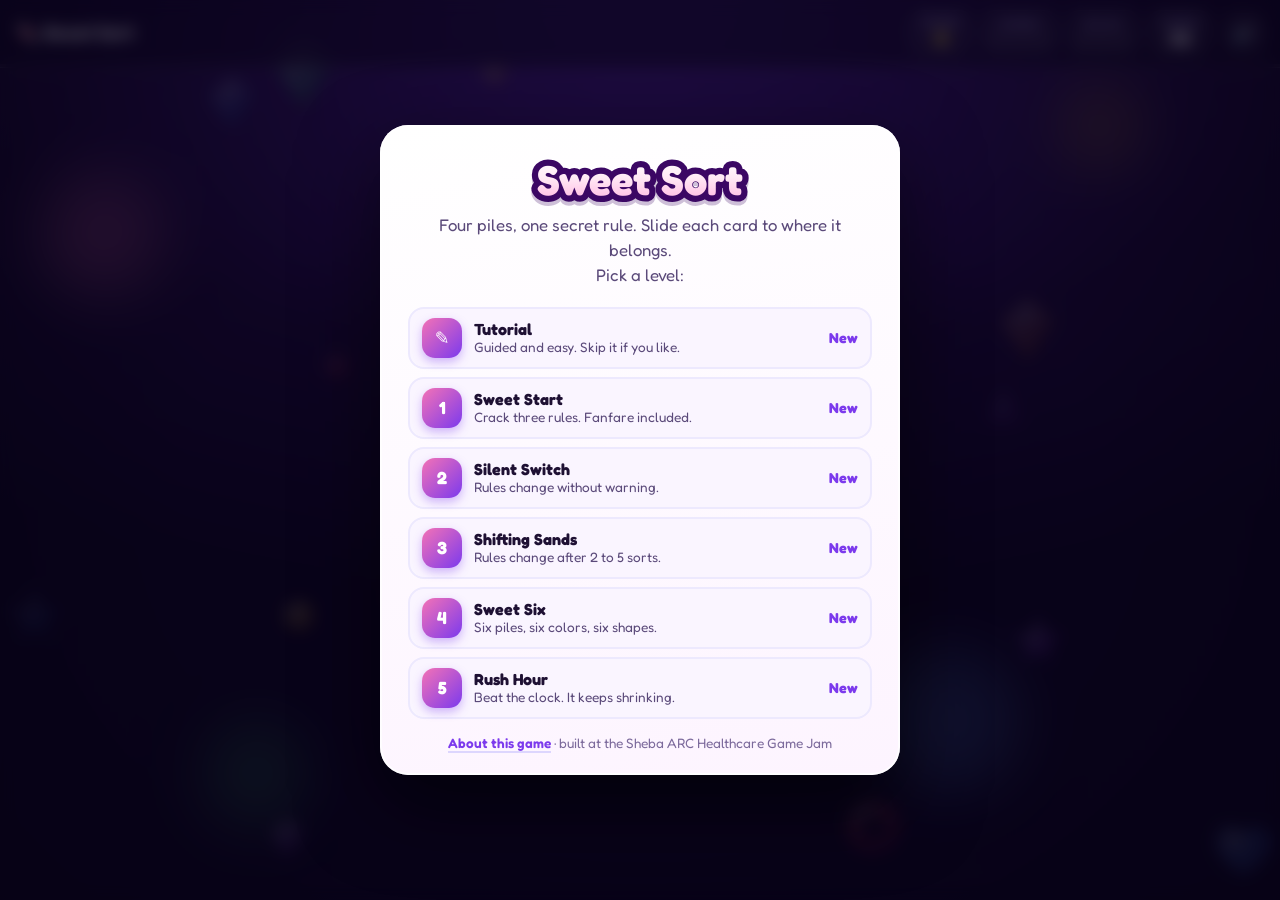
==== index.html @ efe81ba6 "Serve Sweet Sort at the root and Card Sorter at /dealer /candy/ and /candy/about.html redirect to th" ====
<!doctype html>
<html lang="en">
<head>
  <meta charset="utf-8">
  <meta name="viewport" content="width=device-width, initial-scale=1, viewport-fit=cover">
  <title>Sweet Sort</title>
  <meta name="description" content="A candy-flavored take on the Wisconsin Card Sorting Test. Slide the sweets to the right pile.">
  <link rel="preconnect" href="https://fonts.googleapis.com">
  <link rel="preconnect" href="https://fonts.gstatic.com" crossorigin>
  <link href="https://fonts.googleapis.com/css2?family=Fredoka:wght@400;500;600;700&display=swap" rel="stylesheet">
  <link rel="stylesheet" href="style.css?v=10">
</head>
<body>
<div class="app">
  <div class="bg-candies" id="bg-candies" aria-hidden="true"></div>

  <header class="hud">
    <div class="brand"><button class="brand__home" id="home-btn" title="Back to levels">🍬 Sweet Sort</button><span class="level-chip" id="level-chip"></span><span class="rule-chip" id="rule-chip"></span></div>
    <div class="stats">
      <div class="stat stat--score">
        <span class="stat__label">Score</span>
        <span class="stat__row"><span id="score" class="stat__value">0</span><span id="multi" class="multi" aria-live="polite"></span></span>
      </div>
      <div class="stat">
        <span class="stat__label">Combo</span>
        <span class="pips" id="pips" aria-label="Combo progress"></span>
        <span class="stat__value streak-num" id="streak-num">0</span>
      </div>
      <div class="stat">
        <span class="stat__label">Rules</span>
        <span class="stars" id="stars" aria-label="Rules cracked"></span>
      </div>
      <div class="stat"><span class="stat__label">Cards</span><span id="cards-left" class="stat__value">32</span></div>
      <div class="stat stat--time hidden" id="time-stat"><span class="stat__label">Time</span><span id="time" class="stat__value">0.0</span></div>
    </div>
    <button id="mute" class="icon-btn" aria-label="Toggle sound" title="Toggle sound (M)">🔊</button>
    <div class="progress" aria-hidden="true"><div class="progress__fill" id="progress"></div></div>
  </header>

  <main class="table" id="table">
    <div class="coach hidden" id="coach" role="status" aria-live="polite"><span class="coach__icon">🍭</span><span id="coach-text"></span></div>
    <div class="board" id="board">
      <div class="center" id="center">
        <div class="toast" id="toast"><span class="toast__txt" id="toast-txt" data-text=""></span></div>
        <svg class="timer hidden" id="timer" aria-hidden="true"><rect class="timer__track" pathLength="100"/><rect class="timer__fill" id="timer-rect" pathLength="100"/></svg>
        <div class="card-wrap" id="card-wrap">
          <div class="stack-card"></div>
          <div class="stack-card"></div>
        </div>
      </div>
    </div>
    <p class="hint">Slide the card toward a pile · or press 1 to 4</p>
  </main>

  <div class="overlay" id="start-overlay">
    <div class="panel">
      <h1 class="panel__title"><span class="title-txt" data-text="Sweet Sort">Sweet Sort</span></h1>
      <p class="panel__lead">Four piles, one secret rule. Slide each card to where it belongs.<br>Pick a level:</p>
      <div class="levels" id="levels"></div>
      <p class="about-link"><a href="about.html">About this game</a> · built at the Sheba ARC Healthcare Game Jam</p>
    </div>
  </div>

  <div class="overlay hidden" id="end-overlay">
    <div class="panel">
      <div class="panel__eyebrow" id="end-eyebrow">Game over</div>
      <h2 class="panel__title"><span class="title-txt" id="end-title" data-text="All sorted">All sorted</span></h2>
      <div class="end-stars" id="end-stars" aria-label="Stars earned"></div>
      <div class="rank" id="end-rank"></div>
      <div class="unlock hidden" id="end-unlock"></div>
      <div class="results" id="end-results"></div>
      <div class="btn-row">
        <button class="btn btn--primary" id="next-btn">Next level</button>
        <button class="btn btn--ghost" id="again-btn">Play again</button>
        <button class="btn btn--ghost" id="levels-btn">Levels</button>
      </div>
    </div>
  </div>

  <canvas id="fx" aria-hidden="true"></canvas>
</div>
<script src="game.js?v=10"></script>
</body>
</html>
---- style.css ----
:root {
  --t: 132px;          /* target tile size */
  --cw: 140px;         /* center card width */
  --ch: 188px;         /* center card height */
  --gap: 18px;
  --glass: rgba(255, 255, 255, .08);
  --good: #4ade80;
  --bad: #fb7185;
  --gold: #fde047;
  --ink: #1e1033;
  --plum: #3b0764;
  --muted: #c4b5fd;
  --font: "Fredoka", "Segoe UI", system-ui, -apple-system, Roboto, sans-serif;
}

* { box-sizing: border-box; }
html, body { margin: 0; height: 100%; }
body {
  font-family: var(--font);
  color: #fff;
  background: #09041a;
  overflow-x: hidden;
  -webkit-tap-highlight-color: transparent;
  overscroll-behavior: none;
}
button { font: inherit; }

.app { min-height: 100dvh; display: flex; flex-direction: column; position: relative; }

/* ---------- World: gradient sky, drifting bokeh, floating sweets ---------- */
.app::before {
  content: ""; position: fixed; inset: 0; z-index: -3;
  background:
    radial-gradient(ellipse at 50% 55%, transparent 50%, rgba(0,0,0,.5) 100%),
    radial-gradient(1200px 700px at 50% -10%, #7c3aed 0%, #4c1d95 30%, #1e0b3d 65%, #09041a 100%);
}
.app::after {
  content: ""; position: fixed; inset: -10%; z-index: -2; pointer-events: none;
  background:
    radial-gradient(circle at 15% 30%, rgba(244,114,182,.35) 0 60px, transparent 61px),
    radial-gradient(circle at 80% 20%, rgba(251,191,36,.28) 0 40px, transparent 41px),
    radial-gradient(circle at 70% 75%, rgba(96,165,250,.3) 0 70px, transparent 71px),
    radial-gradient(circle at 25% 80%, rgba(74,222,128,.25) 0 50px, transparent 51px),
    radial-gradient(circle at 50% 50%, rgba(255,255,255,.08) 0 90px, transparent 91px);
  filter: blur(30px);
  animation: drift 24s ease-in-out infinite alternate;
}
.bg-candy {
  position: fixed; z-index: -1; pointer-events: none;
  filter: blur(1.2px) saturate(.9);
  animation: bg-float var(--d) ease-in-out var(--delay) infinite alternate;
}
.bg-candy svg { display: block; width: 100%; height: auto; overflow: visible; }

/* ---------- HUD ---------- */
.hud {
  display: flex; align-items: center; gap: 12px; flex-wrap: wrap;
  padding: 10px 16px 12px;
  background: rgba(10, 4, 26, .55);
  backdrop-filter: blur(12px);
  border-bottom: 1px solid rgba(255,255,255,.1);
  position: sticky; top: 0; z-index: 5;
}
.brand { font-weight: 700; font-size: 1.15rem; white-space: nowrap; letter-spacing: .01em; display: flex; align-items: center; gap: 8px; }
.brand__home { background: none; border: 0; padding: 0; color: inherit; font: inherit; font-weight: 700; cursor: pointer; border-radius: 8px; transition: transform .12s; }
.brand__home:hover { transform: scale(1.04); }
.brand__home:active { transform: scale(.97); }
.brand__home:focus-visible { outline: 2px solid var(--gold); outline-offset: 3px; }
.level-chip { font-size: .72rem; font-weight: 600; padding: 2px 9px; border-radius: 999px; background: rgba(255,255,255,.12); color: var(--muted); letter-spacing: .04em; }
.level-chip:empty { display: none; }
.rule-chip { display: none; font-size: .72rem; font-weight: 700; padding: 2px 9px; border-radius: 999px; background: linear-gradient(90deg, #fde047, #f59e0b); color: #78350f; letter-spacing: .06em; }
.rule-chip.on { display: inline-block; animation: pop .4s cubic-bezier(.2, 1.6, .4, 1); }
.streak-num { display: none; }
.hud.no-pips .pips { display: none; }
.hud.no-pips .streak-num { display: block; }
.stats { display: flex; gap: 8px; margin-left: auto; flex-wrap: wrap; justify-content: flex-end; }
.stat {
  display: flex; flex-direction: column; align-items: center; justify-content: center;
  min-width: 64px; padding: 4px 10px;
  background: var(--glass); border: 1px solid rgba(255,255,255,.14); border-radius: 14px;
}
.stat__label { font-size: .62rem; text-transform: uppercase; letter-spacing: .14em; color: var(--muted); font-weight: 600; }
.stat__row { display: flex; align-items: center; gap: 6px; }
.stat__value { font-size: 1.2rem; font-weight: 700; font-variant-numeric: tabular-nums; line-height: 1.2; }
.stat__value.bump { animation: bump .4s cubic-bezier(.2, 1.4, .4, 1); }
.stat--score .stat__value { color: var(--gold); text-shadow: 0 0 12px rgba(253,224,71,.5); }
.multi {
  display: none; padding: 1px 7px; border-radius: 999px;
  background: linear-gradient(135deg, #f472b6, #a855f7); color: #fff;
  font-size: .78rem; font-weight: 700; line-height: 1.3;
  box-shadow: 0 2px 8px rgba(168,85,247,.5);
}
.multi.on { display: inline-block; animation: pop .4s cubic-bezier(.2, 1.6, .4, 1); }

.pips { display: flex; gap: 5px; height: 1.2rem; align-items: center; }
.pip-dot { width: 10px; height: 10px; border-radius: 50%; background: rgba(255,255,255,.18); transition: background .2s, box-shadow .2s; }
.pip-dot.lit { background: var(--gold); box-shadow: 0 0 10px var(--gold); animation: pop .35s cubic-bezier(.2, 1.6, .4, 1); }
.pip-dot.burst { animation: pip-burst .6s ease-out; }

.stars { display: flex; gap: 2px; height: 1.2rem; align-items: center; }
.star { width: 16px; height: 16px; display: block; }
.star path { fill: rgba(255,255,255,.16); stroke: rgba(255,255,255,.25); stroke-width: 1; transition: fill .2s; }
.star.lit path { fill: var(--gold); stroke: #b45309; filter: drop-shadow(0 0 5px rgba(253,224,71,.8)); }
.star.pop { animation: star-pop .7s cubic-bezier(.2, 1.6, .4, 1); }

.icon-btn { background: var(--glass); border: 1px solid rgba(255,255,255,.14); color: #fff; width: 40px; height: 40px; border-radius: 12px; cursor: pointer; font-size: 1.1rem; transition: transform .1s; }
.icon-btn:hover { background: rgba(255,255,255,.16); }
.icon-btn:active { transform: scale(.92); }

.progress { position: absolute; left: 0; right: 0; bottom: -1px; height: 4px; background: rgba(255,255,255,.08); }
.progress__fill {
  height: 100%; width: 0;
  background: linear-gradient(90deg, #f472b6, #fde047, #4ade80);
  box-shadow: 0 0 10px rgba(253,224,71,.6);
  transition: width .5s cubic-bezier(.2, .8, .2, 1);
}

/* ---------- Coach (tutorial) ---------- */
.coach {
  display: flex; gap: 10px; align-items: center;
  max-width: 460px; padding: 10px 14px; border-radius: 16px;
  background: #fff; color: var(--ink); font-weight: 600; line-height: 1.35;
  box-shadow: 0 12px 30px rgba(0,0,0,.35);
}
.coach.hidden { display: none; }
.coach.pop { animation: panel-in .35s cubic-bezier(.2, 1.3, .4, 1); }
.coach__icon { font-size: 1.4rem; }
.target.hint { border-color: var(--gold); animation: hint-pulse 1.2s ease-in-out infinite; }
.center .cue.on { display: block !important; opacity: 1; border-color: var(--gold); animation: cue-strong .9s ease-in-out infinite; }

/* ---------- Board ---------- */
.table { flex: 1; display: flex; flex-direction: column; align-items: center; justify-content: center; gap: 18px; padding: 18px 16px 28px; }
.table.shake { animation: shake-screen .4s ease-in-out; }
.table.shake-big { animation: shake-screen-big .55s ease-in-out; }
.board {
  display: grid;
  grid-template-columns: var(--t) var(--cw) var(--t);
  grid-template-rows: var(--t) var(--ch) var(--t);
  gap: var(--gap);
  place-items: center;
}
.center { grid-area: 2 / 2; }
.board.in .target { animation: tile-in .65s cubic-bezier(.2, 1.5, .4, 1) both; animation-delay: calc(var(--i) * 70ms); }
.board.in .center { animation: tile-in .65s cubic-bezier(.2, 1.5, .4, 1) 280ms both; }

/* Target tiles: glass, lit by --hot (0..1) as the card approaches */
.target {
  --hot: 0;
  position: relative;
  width: var(--t); height: var(--t);
  border-radius: 26px;
  background: rgba(255,255,255, calc(.08 + .14 * var(--hot)));
  border: 1.5px solid rgba(255,255,255, calc(.18 + .7 * var(--hot)));
  backdrop-filter: blur(10px);
  transform: scale(calc(1 + .12 * var(--hot)));
  box-shadow:
    0 12px 30px rgba(0,0,0,.35),
    0 0 calc(40px * var(--hot)) rgba(255,255,255, calc(.5 * var(--hot))),
    inset 0 1px 0 rgba(255,255,255,.25);
  transition: transform .12s ease-out, box-shadow .12s, background .12s, border-color .12s;
}
.target .pips-area {
  position: absolute; inset: 16px; transform-origin: 50% 70%;
  transform: translate(calc(var(--lx) * var(--hot) * 7px), calc(var(--ly) * var(--hot) * 7px)) scale(calc(1 + .1 * var(--hot)));
  transition: transform .12s ease-out;
}
.target.ready { animation: ready-wiggle .5s ease-in-out infinite; border-color: var(--gold); box-shadow: 0 12px 30px rgba(0,0,0,.35), 0 0 44px rgba(253,224,71,.55), inset 0 1px 0 rgba(255,255,255,.25); }
.target.ready .chev { border-color: var(--gold); }
.target .ring { position: absolute; inset: -2px; border-radius: inherit; border: 3px solid var(--good); opacity: 0; pointer-events: none; }
.target .chev {
  position: absolute; width: 12px; height: 12px;
  border-right: 2.5px solid rgba(255,255,255,.55); border-bottom: 2.5px solid rgba(255,255,255,.55);
  opacity: calc(.5 + .5 * var(--hot));
}

.target.hit-good { animation: target-good .7s cubic-bezier(.2, 1.4, .4, 1); }
.target.hit-good .ring { animation: ring .7s ease-out; }
.target.hit-good .pips-area { animation: sweets-bounce .7s cubic-bezier(.2, 1.6, .4, 1); }
.target.hit-bad { animation: target-bad .5s ease-in-out; }
.target.hit-bad .ring { border-color: var(--bad); animation: ring .55s ease-out; }
.target.hit-bad .pips-area { animation: sweets-shiver .5s ease-in-out; }
.target.wave { animation: wave .6s cubic-bezier(.2, 1.4, .4, 1); }
.target.wave .pips-area { animation: sweets-bounce .6s cubic-bezier(.2, 1.6, .4, 1); }

/* WebKit renders filtered children of a backdrop-filtered element at low resolution
   (and sometimes not at all), so the tiles lose the frosted glass and SVG shadows there. */
.webkit .target { backdrop-filter: none; -webkit-backdrop-filter: none; background: rgba(255,255,255, calc(.12 + .14 * var(--hot))); }
.webkit .hud { backdrop-filter: none; -webkit-backdrop-filter: none; background: rgba(10, 4, 26, .82); }

/* ---------- Sweets ---------- */
.pip { position: absolute; transform: translate(-50%, -50%); }
/* Sweets stay pure vectors: no CSS or SVG filters, so nothing is rasterized and they are crisp at any pixel density. */
.pip__svg { display: block; width: 100%; height: auto; overflow: visible; }
.card .pip__svg { animation: jiggle 2.8s ease-in-out infinite; animation-delay: calc(var(--i) * -.7s); }

/* ---------- Turn timer ring (timed levels) ---------- */
.timer { position: absolute; inset: -9px; width: calc(100% + 18px); height: calc(100% + 18px); pointer-events: none; overflow: visible; }
.timer.hidden { display: none; }
.timer rect { fill: none; stroke-width: 5; stroke-linecap: round; }
.timer__track { stroke: rgba(255,255,255,.14); }
.timer__fill { stroke: var(--good); stroke-dasharray: 100; stroke-dashoffset: 0; transition: stroke .3s; }
.timer.warn .timer__fill { stroke: var(--gold); }
.timer.urgent .timer__fill { stroke: var(--bad); animation: urgent-pulse .45s ease-in-out infinite; }
.stat--time.hidden { display: none; }
.stat--time .stat__value { min-width: 2.2em; }
.stat--time .stat__value.low { color: var(--bad); animation: urgent-pulse .45s ease-in-out infinite; }

/* ---------- Center stack + card ---------- */
.center { position: relative; width: var(--cw); height: var(--ch); }
.card-wrap { position: absolute; inset: 0; animation: float 3.4s ease-in-out infinite; }
.stack-card {
  position: absolute; inset: 0; border-radius: 18px;
  background: linear-gradient(160deg, #fdf2f8, #e9d5ff);
  box-shadow: 0 10px 24px rgba(0,0,0,.3);
  transition: transform .35s cubic-bezier(.2, 1.3, .4, 1);
}
.stack-card:nth-child(1) { transform: translateY(14px) scale(.9); opacity: .55; }
.stack-card:nth-child(2) { transform: translateY(7px) scale(.95); opacity: .8; }
.card-wrap.empty .stack-card:nth-child(1) { transform: translateY(7px) scale(.95); }
.card-wrap.empty .stack-card:nth-child(2) { transform: translateY(0) scale(1); }

.card {
  position: absolute; inset: 0; border-radius: 18px;
  background: linear-gradient(165deg, #ffffff 0%, #fdf4ff 55%, #f3e8ff 100%);
  box-shadow: 0 18px 40px rgba(0,0,0,.45), inset 0 0 0 3px #fff, inset 0 -8px 16px rgba(168,85,247,.14);
  cursor: grab; touch-action: none; user-select: none; -webkit-user-select: none;
  overflow: hidden; will-change: transform;
  transition: box-shadow .15s;
}
.card.dragging { cursor: grabbing; box-shadow: 0 34px 70px rgba(0,0,0,.6), inset 0 0 0 3px #fff; }
.card.enter { animation: card-enter .6s cubic-bezier(.2, 1.4, .4, 1); }
.card.nudge { animation: nudge 1.1s cubic-bezier(.3, 1.4, .4, 1); }
.card::after {
  content: ""; position: absolute; inset: -40%; pointer-events: none;
  background: linear-gradient(115deg, transparent 46%, rgba(255,255,255,.4) 50%, transparent 54%);
  transform: translateX(-90%);
  animation: shimmer 4.2s ease-in-out infinite;
}
.sparkle {
  position: absolute; width: 14px; height: 14px; pointer-events: none;
  color: #fff; font-size: 14px; line-height: 1; text-shadow: 0 0 8px #fff, 0 0 2px #fff;
  opacity: 0; animation: twinkle 2.4s ease-in-out infinite;
}
.sparkle::before { content: "✦"; }

/* Gesture cues until the first slide */
.cue {
  position: absolute; width: 14px; height: 14px; pointer-events: none;
  border-right: 3px solid rgba(255,255,255,.7); border-bottom: 3px solid rgba(255,255,255,.7);
  opacity: 0; animation: cue 1.6s ease-in-out infinite;
}
.center.touched .cue { display: none; }

/* ---------- Chunky outlined display text (toast + titles) ---------- */
.toast {
  --size: 1.7rem;
  position: absolute; left: 50%; top: 50%; z-index: 6;
  transform: translate(-50%, -50%) scale(0); opacity: 0;
  font-size: var(--size); font-weight: 700; line-height: 1; white-space: nowrap;
  pointer-events: none;
  filter: drop-shadow(0 6px 0 rgba(0,0,0,.28)) drop-shadow(0 0 18px rgba(255,255,255,.25));
}
.toast.show { animation: toast-in 1.05s cubic-bezier(.2, 1.4, .4, 1) forwards; }
.toast__txt, .title-txt {
  position: relative; display: inline-block;
  color: var(--plum);
  -webkit-text-stroke: .3em var(--plum);
  paint-order: stroke fill;
}
/* The gradient fill is a copy of the text layered above the stroked base. */
.toast__txt::after, .title-txt::after {
  content: attr(data-text); position: absolute; left: 0; top: 0;
  -webkit-text-stroke: 0;
  background: linear-gradient(180deg, #fff 0%, #ffe9f5 45%, #ffb6e1 100%);
  -webkit-background-clip: text; background-clip: text; color: transparent;
}
.toast.t1 { --size: 1.7rem; }
.toast.t2 { --size: 2rem; }
.toast.t2 .toast__txt::after { background-image: linear-gradient(180deg, #fff 0%, #fff3b0 45%, #fbbf24 100%); }
.toast.t3 { --size: 2.3rem; }
.toast.t3 .toast__txt::after { background-image: linear-gradient(180deg, #fff 0%, #bbf7d0 45%, #22d3ee 100%); }
.toast.t4 { --size: 2.7rem; }
.toast.t4 .toast__txt::after { background-image: linear-gradient(90deg, #f472b6, #fde047, #4ade80, #60a5fa, #f472b6); background-size: 300% 100%; animation: rainbow 1.2s linear infinite; }
.toast.bad { --size: 1.6rem; }
.toast.bad .toast__txt::after { background-image: linear-gradient(180deg, #fff 0%, #fecdd3 55%, #fb7185 100%); }
.toast.big { --size: 2.5rem; }
.toast.big .toast__txt::after { background-image: linear-gradient(180deg, #fff 0%, #fde68a 45%, #f59e0b 100%); }

.float.neg { color: #fecdd3; }
.float {
  position: fixed; z-index: 60; pointer-events: none;
  font-weight: 700; font-size: 1.35rem; color: var(--gold);
  text-shadow: 0 2px 0 var(--plum), 0 -1px 0 var(--plum), 1px 0 0 var(--plum), -1px 0 0 var(--plum), 0 4px 10px rgba(0,0,0,.5);
  animation: float-up 1s ease-out forwards;
}

.hint { color: rgba(255,255,255,.65); font-size: .9rem; margin: 0; text-align: center; }
.hint__sep { margin: 0 6px; opacity: .5; }

/* ---------- Overlays ---------- */
.overlay { position: fixed; inset: 0; z-index: 40; background: rgba(9, 4, 26, .72); backdrop-filter: blur(8px); display: grid; place-items: center; padding: 16px; animation: fade-in .3s ease-out; overflow-y: auto; }
.overlay .panel { margin: auto; }
.levels { display: grid; gap: 8px; margin: 0 0 16px; text-align: left; }
.level {
  display: flex; align-items: center; gap: 12px; width: 100%;
  padding: 9px 12px; border-radius: 16px; border: 2px solid #ede9fe; background: #faf5ff;
  color: var(--ink); cursor: pointer; text-align: left; transition: transform .12s ease, border-color .12s, box-shadow .12s;
}
.level:hover:not(:disabled), .level:focus-visible { transform: translateY(-2px); border-color: #c4b5fd; box-shadow: 0 8px 20px rgba(124,58,237,.18); outline: none; }
.level:active:not(:disabled) { transform: translateY(0) scale(.99); }
.level:disabled { opacity: .5; cursor: not-allowed; }
.level__num { flex: none; width: 40px; height: 40px; border-radius: 13px; display: grid; place-items: center; font-weight: 700; font-size: 1.1rem; color: #fff; background: linear-gradient(135deg, #f472b6, #7c3aed); box-shadow: 0 4px 10px rgba(124,58,237,.35); }
.level__body { flex: 1; display: flex; flex-direction: column; line-height: 1.25; }
.level__name { font-weight: 700; }
.level__tag { font-size: .85rem; color: #5b4a7a; }
.level__meta { font-weight: 700; color: #7c3aed; font-size: .9rem; white-space: nowrap; }
.about-link { margin: 14px 0 0; font-size: .85rem; color: #7c6a9c; }
.about-link a { color: #7c3aed; font-weight: 600; text-decoration: none; border-bottom: 2px solid #ddd6fe; }
.about-link a:hover { border-color: #7c3aed; }
.btn-row { display: flex; gap: 10px; justify-content: center; flex-wrap: wrap; }
.btn--ghost { background: #f5f3ff; color: #4c1d95; box-shadow: 0 4px 0 #ddd6fe; }
.btn--ghost:hover { transform: translateY(-2px); }
.btn--ghost:active { transform: translateY(2px); box-shadow: 0 2px 0 #ddd6fe; }
.btn.hidden { display: none; }
.unlock { margin: -6px 0 14px; font-weight: 700; color: #be185d; animation: pop .5s cubic-bezier(.2, 1.6, .4, 1); }
.unlock.hidden { display: none; }
.overlay.hidden { display: none; }
.panel {
  width: min(520px, 100%);
  background: linear-gradient(170deg, #ffffff, #fdf4ff);
  color: var(--ink);
  border-radius: 28px; padding: 28px 28px 24px;
  box-shadow: 0 30px 80px rgba(0,0,0,.55), inset 0 0 0 2px rgba(255,255,255,.8);
  text-align: center;
  animation: panel-in .5s cubic-bezier(.2, 1.3, .4, 1);
}
.panel__eyebrow { text-transform: uppercase; letter-spacing: .18em; font-size: .72rem; color: #7c3aed; font-weight: 700; }
.panel__title { margin: 4px 0 10px; font-size: 2.6rem; font-weight: 700; line-height: 1.1; filter: drop-shadow(0 4px 0 rgba(59,7,100,.25)); }
.panel__lead { color: #5b4a7a; margin: 0 0 18px; line-height: 1.5; font-size: 1.05rem; }
.howto { list-style: none; padding: 0; margin: 0 0 18px; text-align: left; display: grid; gap: 10px; }
.howto li { display: flex; gap: 12px; align-items: flex-start; background: #f5f3ff; padding: 10px 12px; border-radius: 14px; line-height: 1.4; }
.howto__icon { font-size: 1.3rem; line-height: 1.2; }
.toggle { display: flex; gap: 10px; align-items: center; justify-content: center; font-size: .92rem; color: #5b4a7a; margin-bottom: 18px; cursor: pointer; }
.toggle input { width: 18px; height: 18px; accent-color: #7c3aed; }
.toggle + .toggle { margin-top: -8px; }
.btn { border: 0; border-radius: 18px; padding: 14px 32px; font-weight: 700; font-size: 1.15rem; cursor: pointer; transition: transform .12s ease, box-shadow .12s ease; letter-spacing: .01em; }
.btn--primary { background: linear-gradient(135deg, #f472b6, #7c3aed); color: #fff; box-shadow: 0 6px 0 #4c1d95, 0 14px 24px rgba(124,58,237,.45); animation: btn-pulse 2.2s ease-in-out infinite; }
.btn--primary:hover { transform: translateY(-2px); box-shadow: 0 8px 0 #4c1d95, 0 18px 30px rgba(124,58,237,.55); }
.btn--primary:active { transform: translateY(4px); box-shadow: 0 2px 0 #4c1d95, 0 8px 16px rgba(124,58,237,.45); }
.rank { display: inline-block; margin: 2px 0 16px; padding: 6px 16px; border-radius: 999px; background: linear-gradient(90deg, #fde047, #f59e0b); color: #78350f; font-weight: 700; letter-spacing: .02em; }
.results { display: grid; grid-template-columns: repeat(3, 1fr); gap: 10px; margin-bottom: 22px; }
.result { background: #f5f3ff; border-radius: 14px; padding: 10px 8px; animation: tile-in .55s cubic-bezier(.2, 1.4, .4, 1) both; animation-delay: calc(var(--i) * 70ms + 150ms); }
.result__value { font-size: 1.5rem; font-weight: 700; font-variant-numeric: tabular-nums; }
.result__label { font-size: .68rem; text-transform: uppercase; letter-spacing: .12em; color: #7c6a9c; font-weight: 600; }
.end-stars { display: flex; justify-content: center; gap: 4px; margin: 2px 0 10px; }
.end-stars .star { width: 34px; height: 34px; transform: scale(.6); opacity: .5; transition: none; }
.end-stars .star.lit { transform: scale(1); opacity: 1; animation: star-pop .7s cubic-bezier(.2, 1.6, .4, 1); }
.end-stars .star path { fill: #e9e3f5; stroke: #cbbfe3; }
.end-stars .star.lit path { fill: var(--gold); stroke: #b45309; filter: drop-shadow(0 0 6px rgba(253,224,71,.8)); }

#fx { position: fixed; inset: 0; width: 100%; height: 100%; pointer-events: none; z-index: 45; }

/* ---------- Keyframes ---------- */
@keyframes float { 0%, 100% { transform: translateY(0); } 50% { transform: translateY(-5px); } }
@keyframes jiggle { 0%, 100% { transform: rotate(-4deg) translateY(0); } 50% { transform: rotate(4deg) translateY(-2px); } }
@keyframes shimmer { 0%, 62% { transform: translateX(-90%); } 80%, 100% { transform: translateX(90%); } }
@keyframes twinkle { 0%, 100% { opacity: 0; transform: scale(.4) rotate(0); } 50% { opacity: 1; transform: scale(1) rotate(45deg); } }
@keyframes cue { 0%, 100% { opacity: 0; } 50% { opacity: .9; } }
@keyframes card-enter {
  0% { transform: perspective(700px) rotateY(-80deg) translateX(-14px) scale(.85); opacity: 0; }
  55% { opacity: 1; }
  100% { transform: perspective(700px) rotateY(0) translateX(0) scale(1); opacity: 1; }
}
@keyframes hint-pulse { 0%, 100% { transform: scale(1); box-shadow: 0 12px 30px rgba(0,0,0,.35), 0 0 0 rgba(253,224,71,0); } 50% { transform: scale(1.06); box-shadow: 0 12px 30px rgba(0,0,0,.35), 0 0 34px rgba(253,224,71,.6); } }
@keyframes cue-strong { 0%, 100% { opacity: .5; } 50% { opacity: 1; } }
@keyframes urgent-pulse { 50% { opacity: .45; } }
@keyframes ready-wiggle { 0%, 100% { transform: scale(1.12) rotate(-1.5deg); } 50% { transform: scale(1.16) rotate(1.5deg); } }
@keyframes nudge {
  0%, 100% { transform: translate(0, 0) rotate(0); }
  35% { transform: translate(calc(var(--nx) * 18px), calc(var(--ny) * 18px)) rotate(calc(var(--nx) * 5deg)) scale(1.03); }
  65% { transform: translate(calc(var(--nx) * -3px), calc(var(--ny) * -3px)); }
}
@keyframes tile-in { 0% { transform: scale(0) rotate(-10deg); opacity: 0; } 100% { transform: scale(1) rotate(0); opacity: 1; } }
@keyframes bump { 0% { transform: scale(1); } 40% { transform: scale(1.35); } 100% { transform: scale(1); } }
@keyframes pop { 0% { transform: scale(.4); } 60% { transform: scale(1.4); } 100% { transform: scale(1); } }
@keyframes star-pop { 0% { transform: scale(.4) rotate(-30deg); } 55% { transform: scale(1.6) rotate(10deg); } 100% { transform: scale(1) rotate(0); } }
@keyframes pip-burst { 0% { transform: scale(1); } 40% { transform: scale(1.8); box-shadow: 0 0 20px #fff; } 100% { transform: scale(0); opacity: 0; } }
@keyframes ring { 0% { transform: scale(1); opacity: .95; } 100% { transform: scale(1.55); opacity: 0; } }
@keyframes target-good {
  0% { transform: scale(1); }
  30% { transform: scale(.92, .88); }
  60% { transform: scale(1.1, 1.14); background: rgba(74,222,128,.35); border-color: var(--good); }
  100% { transform: scale(1); }
}
@keyframes target-bad {
  0%, 100% { transform: translateX(0); }
  15%, 55% { background: rgba(251,113,133,.35); border-color: var(--bad); }
  20% { transform: translateX(-9px) rotate(-2deg); }
  40% { transform: translateX(9px) rotate(2deg); }
  60% { transform: translateX(-6px); }
  80% { transform: translateX(6px); }
}
@keyframes sweets-bounce { 0% { transform: scale(1); } 30% { transform: scale(1.25, .8); } 55% { transform: scale(.9, 1.2) translateY(-6px); } 100% { transform: scale(1); } }
@keyframes sweets-shiver { 0%, 100% { transform: rotate(0); } 25% { transform: rotate(-8deg); } 50% { transform: rotate(8deg); } 75% { transform: rotate(-5deg); } }
@keyframes wave { 0% { transform: scale(1); } 40% { transform: scale(1.14); background: rgba(253,224,71,.35); border-color: var(--gold); } 100% { transform: scale(1); } }
@keyframes toast-in {
  0% { transform: translate(-50%, -50%) scale(0) rotate(-14deg); opacity: 0; }
  30% { transform: translate(-50%, -50%) scale(1.18) rotate(4deg); opacity: 1; }
  48% { transform: translate(-50%, -50%) scale(.96) rotate(-1deg); }
  62% { transform: translate(-50%, -50%) scale(1) rotate(0); opacity: 1; }
  100% { transform: translate(-50%, calc(-50% - 34px)) scale(.9); opacity: 0; }
}
@keyframes rainbow { from { background-position: 0 0; } to { background-position: 300% 0; } }
@keyframes float-up {
  0% { transform: translate(-50%, 0) scale(.8); opacity: 0; }
  20% { opacity: 1; transform: translate(-50%, -10px) scale(1.2); }
  100% { transform: translate(-50%, -76px) scale(1); opacity: 0; }
}
@keyframes shake-screen { 0%, 100% { transform: translate(0); } 25% { transform: translate(-5px, 2px); } 50% { transform: translate(5px, -2px); } 75% { transform: translate(-3px, 1px); } }
@keyframes shake-screen-big { 0%, 100% { transform: translate(0); } 15% { transform: translate(-9px, 4px) rotate(-.6deg); } 35% { transform: translate(8px, -5px) rotate(.6deg); } 55% { transform: translate(-6px, 3px); } 75% { transform: translate(4px, -2px); } }
@keyframes btn-pulse { 0%, 100% { filter: brightness(1); } 50% { filter: brightness(1.12); } }
@keyframes bg-float { from { transform: translateY(0) rotate(var(--r)); } to { transform: translateY(-46px) rotate(calc(var(--r) + 28deg)); } }
@keyframes drift { from { transform: translate(-2%, -1%) rotate(0); } to { transform: translate(2%, 2%) rotate(3deg); } }
@keyframes fade-in { from { opacity: 0; } to { opacity: 1; } }
@keyframes panel-in { from { transform: translateY(30px) scale(.96); opacity: 0; } to { transform: none; opacity: 1; } }

/* ---------- Responsive ---------- */
@media (max-width: 480px) {
  :root { --t: 100px; --cw: 114px; --ch: 154px; --gap: 10px; }
  .hud { padding: 8px 12px 10px; gap: 8px; }
  .brand { font-size: 1rem; }
  .stat { min-width: 54px; padding: 3px 7px; }
  .stat__value { font-size: 1.05rem; }
  .target { border-radius: 22px; }
  .target .pips-area { inset: 11px; }
  .toast.t1 { --size: 1.4rem; } .toast.t2 { --size: 1.6rem; } .toast.t3 { --size: 1.85rem; } .toast.t4 { --size: 2.1rem; } .toast.big { --size: 2rem; }
  .hint { display: none; }
  .results { grid-template-columns: repeat(2, 1fr); }
  .panel { padding: 22px 18px 18px; }
  .panel__title { font-size: 2.1rem; }
}

@media (prefers-reduced-motion: reduce) {
  *, *::before, *::after { animation-duration: .01ms !important; animation-iteration-count: 1 !important; transition-duration: .01ms !important; }
}
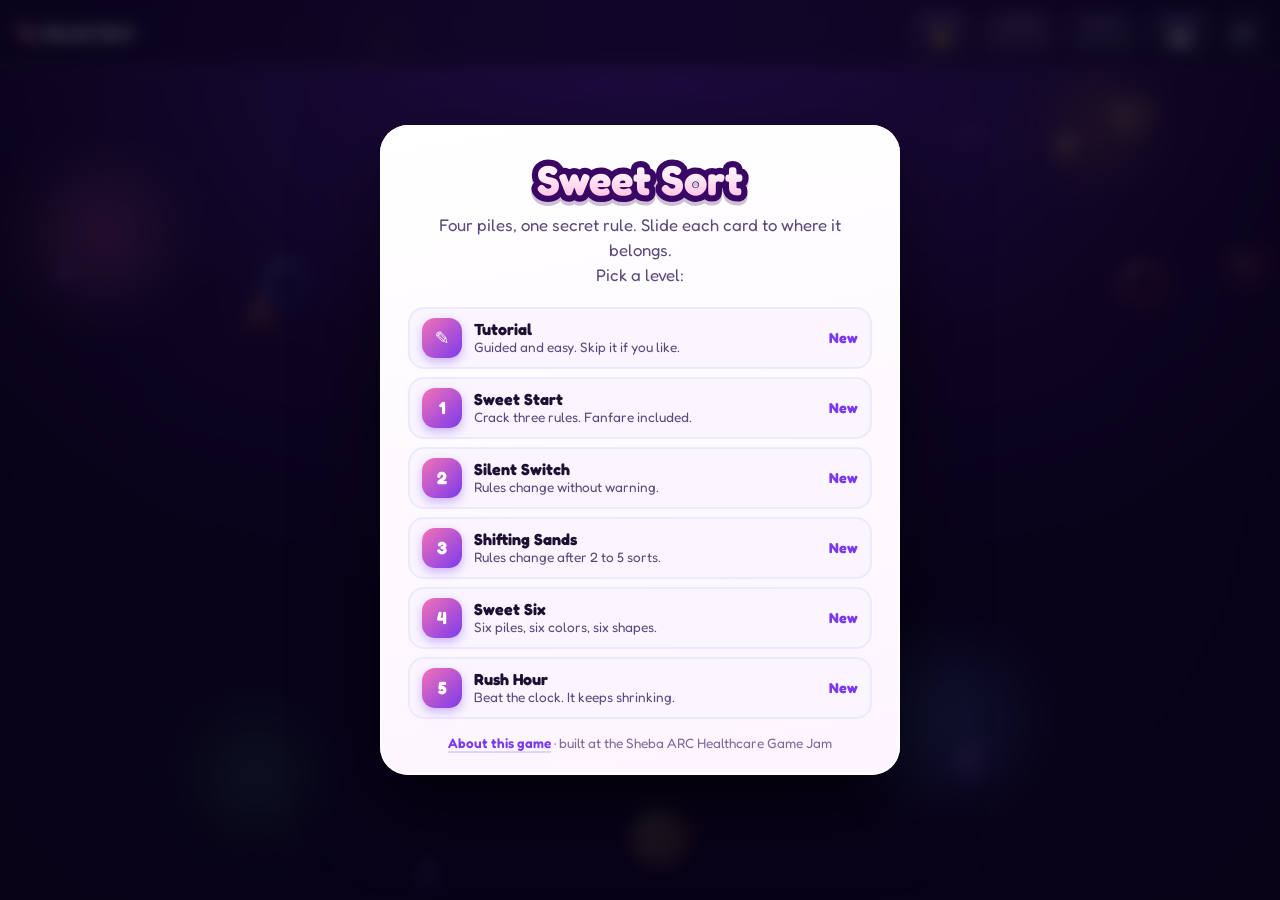
==== commit e69b5c37: "Add a share button to the end screen Uses the native share sheet when available, otherwise copies th" ====
--- a/index.html
+++ b/index.html
@@ -8,7 +8,7 @@
   <link rel="preconnect" href="https://fonts.googleapis.com">
   <link rel="preconnect" href="https://fonts.gstatic.com" crossorigin>
   <link href="https://fonts.googleapis.com/css2?family=Fredoka:wght@400;500;600;700&display=swap" rel="stylesheet">
-  <link rel="stylesheet" href="style.css?v=10">
+  <link rel="stylesheet" href="style.css?v=11">
 </head>
 <body>
 <div class="app">
@@ -72,6 +72,7 @@
       <div class="btn-row">
         <button class="btn btn--primary" id="next-btn">Next level</button>
         <button class="btn btn--ghost" id="again-btn">Play again</button>
+        <button class="btn btn--ghost" id="share-btn">Share</button>
         <button class="btn btn--ghost" id="levels-btn">Levels</button>
       </div>
     </div>
@@ -79,6 +80,6 @@
 
   <canvas id="fx" aria-hidden="true"></canvas>
 </div>
-<script src="game.js?v=10"></script>
+<script src="game.js?v=11"></script>
 </body>
 </html>
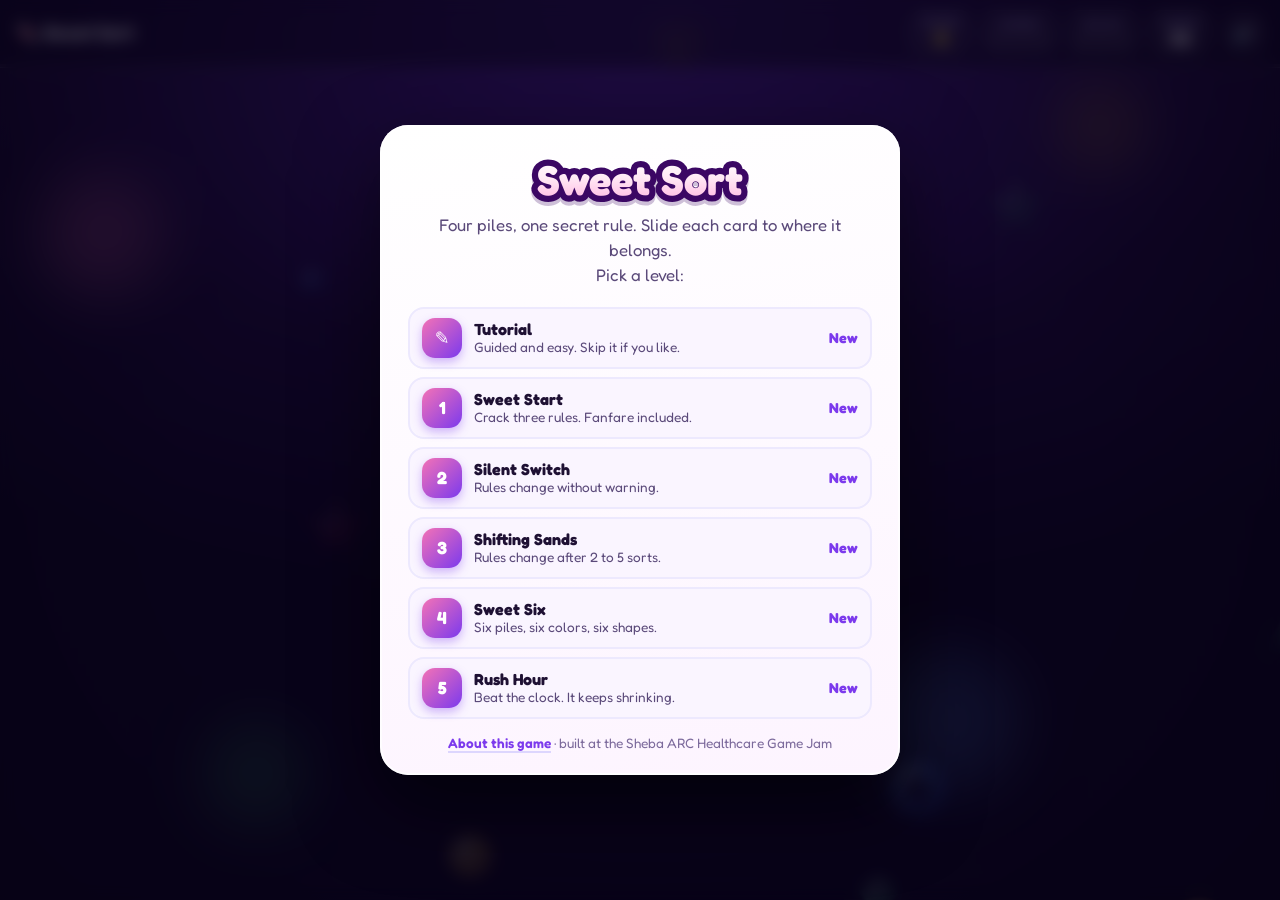
==== commit d50f6758: "Drop the Time label from the HUD to save space Co-Authored-By: Claude Fable 5.1 <noreply@anthropic.c" ====
--- a/index.html
+++ b/index.html
@@ -8,7 +8,7 @@
   <link rel="preconnect" href="https://fonts.googleapis.com">
   <link rel="preconnect" href="https://fonts.gstatic.com" crossorigin>
   <link href="https://fonts.googleapis.com/css2?family=Fredoka:wght@400;500;600;700&display=swap" rel="stylesheet">
-  <link rel="stylesheet" href="style.css?v=11">
+  <link rel="stylesheet" href="style.css?v=12">
 </head>
 <body>
 <div class="app">
@@ -31,7 +31,7 @@
         <span class="stars" id="stars" aria-label="Rules cracked"></span>
       </div>
       <div class="stat"><span class="stat__label">Cards</span><span id="cards-left" class="stat__value">32</span></div>
-      <div class="stat stat--time hidden" id="time-stat"><span class="stat__label">Time</span><span id="time" class="stat__value">0.0</span></div>
+      <div class="stat stat--time hidden" id="time-stat" aria-label="Seconds left"><span id="time" class="stat__value">0.0</span></div>
     </div>
     <button id="mute" class="icon-btn" aria-label="Toggle sound" title="Toggle sound (M)">🔊</button>
     <div class="progress" aria-hidden="true"><div class="progress__fill" id="progress"></div></div>
@@ -80,6 +80,6 @@
 
   <canvas id="fx" aria-hidden="true"></canvas>
 </div>
-<script src="game.js?v=11"></script>
+<script src="game.js?v=12"></script>
 </body>
 </html>
--- a/style.css
+++ b/style.css
@@ -202,7 +202,8 @@
 .timer.warn .timer__fill { stroke: var(--gold); }
 .timer.urgent .timer__fill { stroke: var(--bad); animation: urgent-pulse .45s ease-in-out infinite; }
 .stat--time.hidden { display: none; }
-.stat--time .stat__value { min-width: 2.2em; }
+.stat--time { min-width: 0; padding: 4px 8px; }
+.stat--time .stat__value { min-width: 2.2em; font-size: 1.3rem; }
 .stat--time .stat__value.low { color: var(--bad); animation: urgent-pulse .45s ease-in-out infinite; }
 
 /* ---------- Center stack + card ---------- */
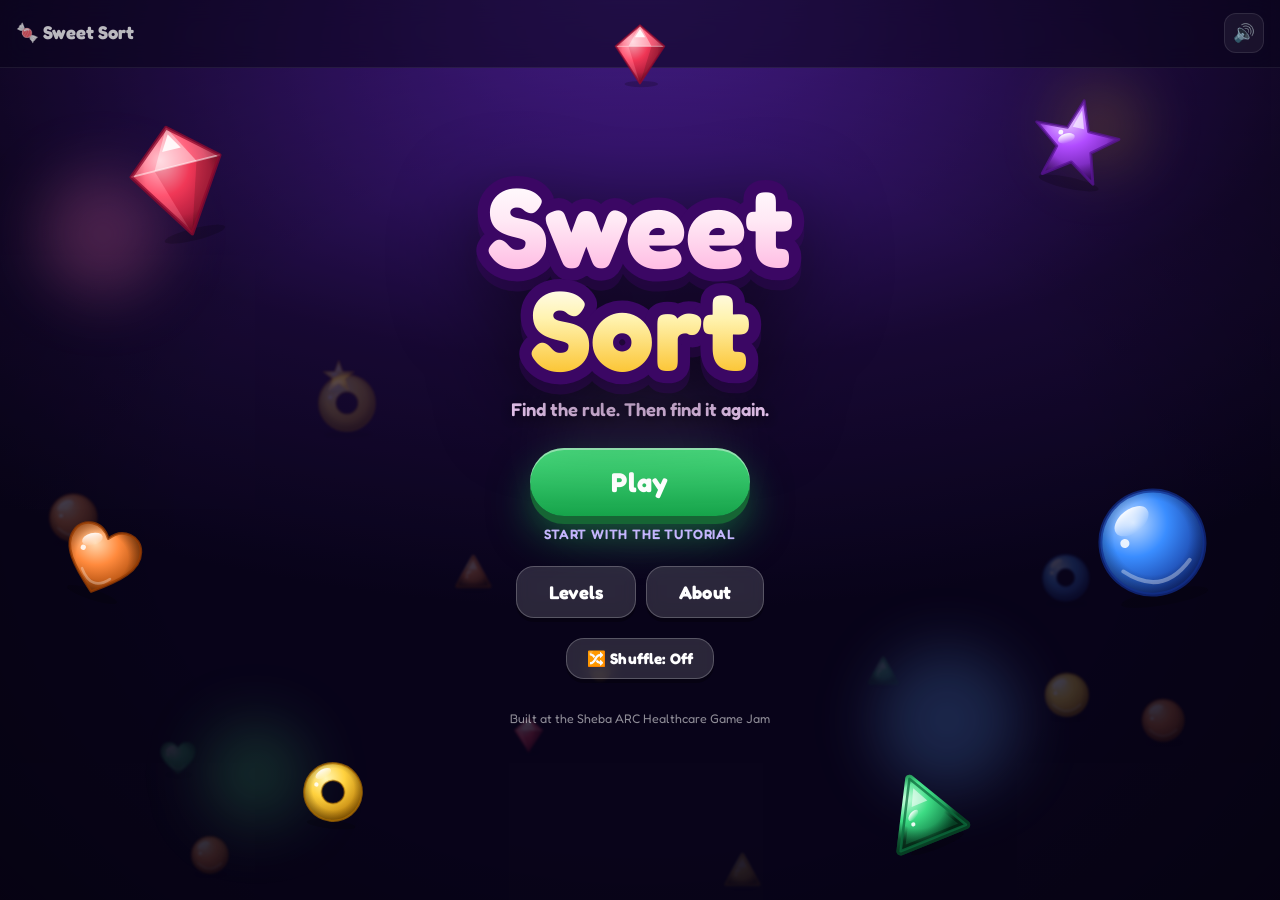
==== commit 7c3232bd: "Casual-game splash screen, level sub-menu and a global Shuffle toggle The start screen is now a spla" ====
--- a/index.html
+++ b/index.html
@@ -8,14 +8,14 @@
   <link rel="preconnect" href="https://fonts.googleapis.com">
   <link rel="preconnect" href="https://fonts.gstatic.com" crossorigin>
   <link href="https://fonts.googleapis.com/css2?family=Fredoka:wght@400;500;600;700&display=swap" rel="stylesheet">
-  <link rel="stylesheet" href="style.css?v=12">
+  <link rel="stylesheet" href="style.css?v=13">
 </head>
 <body>
 <div class="app">
   <div class="bg-candies" id="bg-candies" aria-hidden="true"></div>
 
   <header class="hud">
-    <div class="brand"><button class="brand__home" id="home-btn" title="Back to levels">🍬 Sweet Sort</button><span class="level-chip" id="level-chip"></span><span class="rule-chip" id="rule-chip"></span></div>
+    <div class="brand"><button class="brand__home" id="home-btn" title="Back to levels">🍬 Sweet Sort</button><span class="level-chip" id="level-chip"></span><span class="level-chip" id="shuffle-chip"></span><span class="rule-chip" id="rule-chip"></span></div>
     <div class="stats">
       <div class="stat stat--score">
         <span class="stat__label">Score</span>
@@ -52,12 +52,28 @@
     <p class="hint">Slide the card toward a pile · or press 1 to 4</p>
   </main>
 
-  <div class="overlay" id="start-overlay">
+  <div class="overlay splash" id="start-overlay">
+    <div class="splash__hero" id="hero" aria-hidden="true"></div>
+    <div class="splash__content">
+      <h1 class="splash__title"><span class="title-txt" data-text="Sweet">Sweet</span><span class="title-txt" data-text="Sort">Sort</span></h1>
+      <p class="splash__tag">Find the rule. Then find it again.</p>
+      <button class="btn btn--play" id="play-btn">Play</button>
+      <div class="splash__next" id="play-hint"></div>
+      <div class="splash__row">
+        <button class="btn btn--ghost btn--glass" id="levels-open">Levels</button>
+        <a class="btn btn--ghost btn--glass" href="about.html">About</a>
+      </div>
+      <button class="btn btn--ghost btn--glass btn--toggle" id="shuffle-btn" aria-pressed="false" title="Re-deal the piles every turn">🔀 Shuffle: Off</button>
+      <p class="splash__foot">Built at the Sheba ARC Healthcare Game Jam</p>
+    </div>
+  </div>
+
+  <div class="overlay hidden" id="levels-overlay">
     <div class="panel">
-      <h1 class="panel__title"><span class="title-txt" data-text="Sweet Sort">Sweet Sort</span></h1>
-      <p class="panel__lead">Four piles, one secret rule. Slide each card to where it belongs.<br>Pick a level:</p>
+      <div class="panel__eyebrow">Sweet Sort</div>
+      <h2 class="panel__title"><span class="title-txt" data-text="Pick a level">Pick a level</span></h2>
       <div class="levels" id="levels"></div>
-      <p class="about-link"><a href="about.html">About this game</a> · built at the Sheba ARC Healthcare Game Jam</p>
+      <div class="btn-row"><button class="btn btn--ghost" id="levels-back">Back</button></div>
     </div>
   </div>
 
@@ -80,6 +96,6 @@
 
   <canvas id="fx" aria-hidden="true"></canvas>
 </div>
-<script src="game.js?v=12"></script>
+<script src="game.js?v=13"></script>
 </body>
 </html>
--- a/style.css
+++ b/style.css
@@ -315,6 +315,7 @@
 .level__name { font-weight: 700; }
 .level__tag { font-size: .85rem; color: #5b4a7a; }
 .level__meta { font-weight: 700; color: #7c3aed; font-size: .9rem; white-space: nowrap; }
+.levels { margin-bottom: 18px; }
 .about-link { margin: 14px 0 0; font-size: .85rem; color: #7c6a9c; }
 .about-link a { color: #7c3aed; font-weight: 600; text-decoration: none; border-bottom: 2px solid #ddd6fe; }
 .about-link a:hover { border-color: #7c3aed; }
@@ -359,6 +360,45 @@
 .end-stars .star path { fill: #e9e3f5; stroke: #cbbfe3; }
 .end-stars .star.lit path { fill: var(--gold); stroke: #b45309; filter: drop-shadow(0 0 6px rgba(253,224,71,.8)); }
 
+/* While a menu is up the board stays out of the way. */
+body.menu .table, body.menu .stats, body.menu .progress { visibility: hidden; }
+
+/* ---------- Splash ---------- */
+.overlay.splash { background: rgba(9, 4, 26, .28); backdrop-filter: none; display: grid; place-items: center; overflow: hidden; }
+.splash__hero { position: absolute; inset: 0; pointer-events: none; }
+.hero-sweet { position: absolute; transform: translate(-50%, -50%) rotate(var(--r)); animation: hero-bob var(--d) ease-in-out var(--delay) infinite alternate; }
+.hero-sweet svg { display: block; width: 100%; height: auto; overflow: visible; }
+.hero-spark { position: absolute; color: #fff; font-size: 18px; line-height: 1; text-shadow: 0 0 10px #fff; opacity: 0; animation: twinkle 2.6s ease-in-out var(--delay) infinite; }
+.hero-spark::before { content: "✦"; }
+.splash__content { position: relative; display: flex; flex-direction: column; align-items: center; gap: 10px; text-align: center; padding: 12px 16px; animation: panel-in .6s cubic-bezier(.2, 1.3, .4, 1); }
+.splash__title { margin: 0; display: flex; flex-direction: column; align-items: center; line-height: .92; font-size: clamp(4rem, 16vw, 7rem); font-weight: 700; filter: drop-shadow(0 10px 0 rgba(59,7,100,.35)) drop-shadow(0 24px 40px rgba(0,0,0,.5)); animation: title-bob 3.6s ease-in-out infinite; }
+.splash__title .title-txt { -webkit-text-stroke: .22em var(--plum); }
+.splash__title .title-txt:nth-child(2)::after { background-image: linear-gradient(180deg, #fff 0%, #fff3b0 40%, #fbbf24 100%); }
+.splash__tag { margin: 8px 0 18px; font-size: 1.15rem; font-weight: 600; color: #f5d0fe; text-shadow: 0 2px 10px rgba(0,0,0,.5); }
+.btn--play {
+  min-width: 220px; padding: 18px 48px; font-size: 1.7rem; letter-spacing: .04em; border-radius: 999px; color: #fff;
+  background: linear-gradient(180deg, #4ade80, #16a34a); box-shadow: 0 8px 0 #166534, 0 20px 40px rgba(22,163,74,.5), inset 0 2px 0 rgba(255,255,255,.45);
+  animation: play-pulse 1.8s ease-in-out infinite;
+}
+.btn--play:hover { transform: translateY(-3px); box-shadow: 0 11px 0 #166534, 0 26px 46px rgba(22,163,74,.6), inset 0 2px 0 rgba(255,255,255,.45); }
+.btn--play:active { transform: translateY(5px); box-shadow: 0 3px 0 #166534, 0 10px 20px rgba(22,163,74,.5), inset 0 2px 0 rgba(255,255,255,.45); animation: none; }
+.splash__next { font-size: .85rem; font-weight: 600; color: var(--muted); letter-spacing: .06em; text-transform: uppercase; }
+.splash__row { display: flex; gap: 10px; margin-top: 14px; }
+.btn--glass { background: rgba(255,255,255,.14); color: #fff; box-shadow: 0 4px 0 rgba(0,0,0,.25); border: 1px solid rgba(255,255,255,.22); text-decoration: none; backdrop-filter: blur(8px); }
+.btn--glass:hover { background: rgba(255,255,255,.22); }
+.btn--toggle { margin-top: 10px; padding: 10px 20px; font-size: .95rem; }
+.btn--toggle[aria-pressed="true"] { background: linear-gradient(135deg, #f472b6, #a855f7); border-color: transparent; box-shadow: 0 4px 0 #6d28d9, 0 10px 24px rgba(168,85,247,.45); }
+.target.reshuffle { animation: tile-shuffle .36s ease-in-out; }
+.splash__foot { margin: 22px 0 0; font-size: .78rem; color: rgba(255,255,255,.55); }
+@keyframes tile-shuffle { 0% { transform: scale(1); } 45% { transform: scale(.7) rotate(-8deg); opacity: .35; } 100% { transform: scale(1); opacity: 1; } }
+@keyframes hero-bob { from { transform: translate(-50%, -50%) rotate(var(--r)) translateY(0); } to { transform: translate(-50%, -50%) rotate(calc(var(--r) + 8deg)) translateY(-18px); } }
+@keyframes title-bob { 0%, 100% { transform: rotate(-2deg) translateY(0); } 50% { transform: rotate(2deg) translateY(-6px); } }
+@keyframes play-pulse { 0%, 100% { transform: scale(1); } 50% { transform: scale(1.05); } }
+@media (max-width: 480px) {
+  .splash__title { font-size: clamp(3.4rem, 22vw, 5rem); }
+  .btn--play { font-size: 1.45rem; padding: 16px 40px; }
+}
+
 #fx { position: fixed; inset: 0; width: 100%; height: 100%; pointer-events: none; z-index: 45; }
 
 /* ---------- Keyframes ---------- */
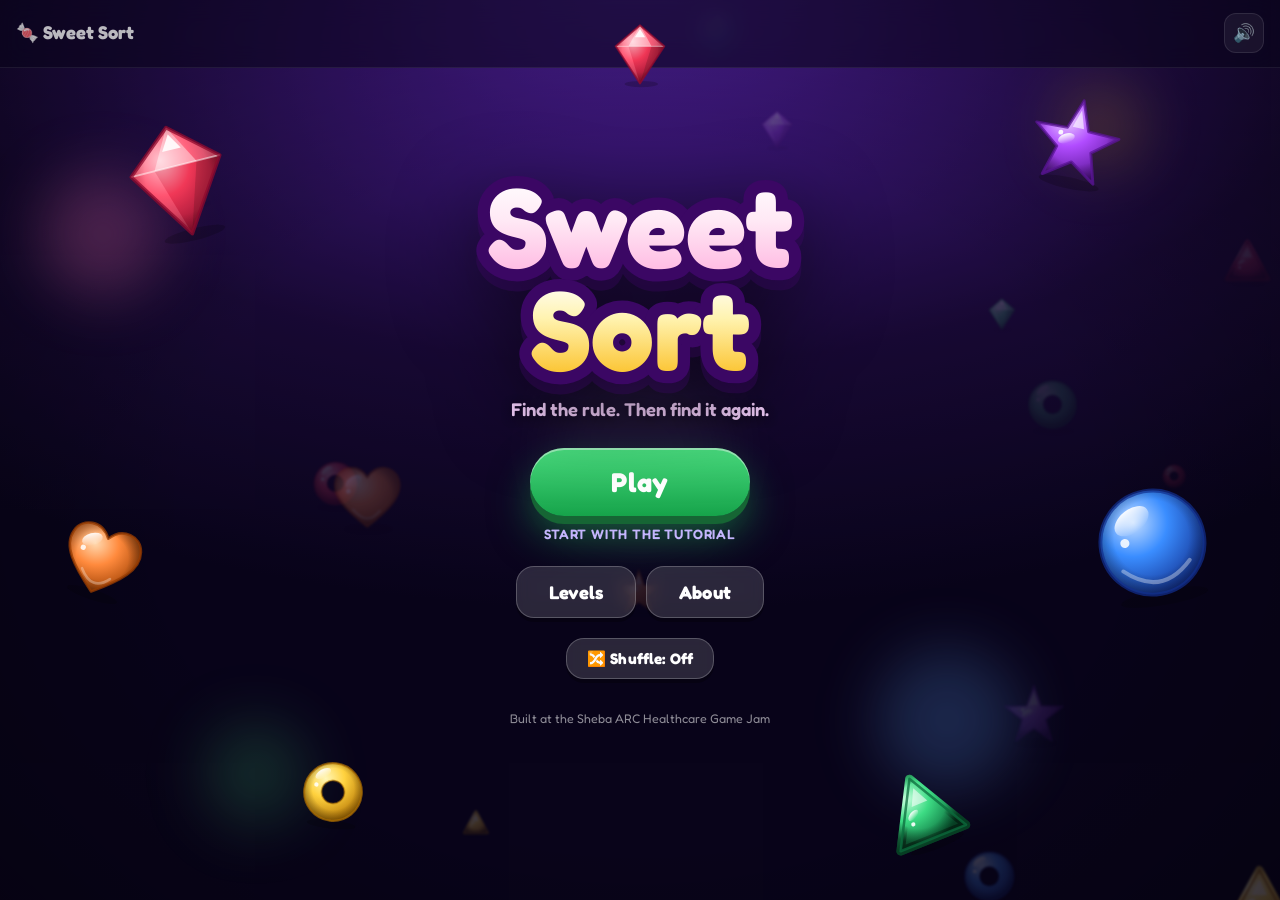
==== commit 49fb70e1: "Fix the splash not hiding when Play is clicked The splash display rule outranked the generic hidden " ====
--- a/index.html
+++ b/index.html
@@ -8,7 +8,7 @@
   <link rel="preconnect" href="https://fonts.googleapis.com">
   <link rel="preconnect" href="https://fonts.gstatic.com" crossorigin>
   <link href="https://fonts.googleapis.com/css2?family=Fredoka:wght@400;500;600;700&display=swap" rel="stylesheet">
-  <link rel="stylesheet" href="style.css?v=13">
+  <link rel="stylesheet" href="style.css?v=14">
 </head>
 <body>
 <div class="app">
@@ -96,6 +96,6 @@
 
   <canvas id="fx" aria-hidden="true"></canvas>
 </div>
-<script src="game.js?v=13"></script>
+<script src="game.js?v=14"></script>
 </body>
 </html>
--- a/style.css
+++ b/style.css
@@ -365,6 +365,7 @@
 
 /* ---------- Splash ---------- */
 .overlay.splash { background: rgba(9, 4, 26, .28); backdrop-filter: none; display: grid; place-items: center; overflow: hidden; }
+.overlay.splash.hidden { display: none; }
 .splash__hero { position: absolute; inset: 0; pointer-events: none; }
 .hero-sweet { position: absolute; transform: translate(-50%, -50%) rotate(var(--r)); animation: hero-bob var(--d) ease-in-out var(--delay) infinite alternate; }
 .hero-sweet svg { display: block; width: 100%; height: auto; overflow: visible; }
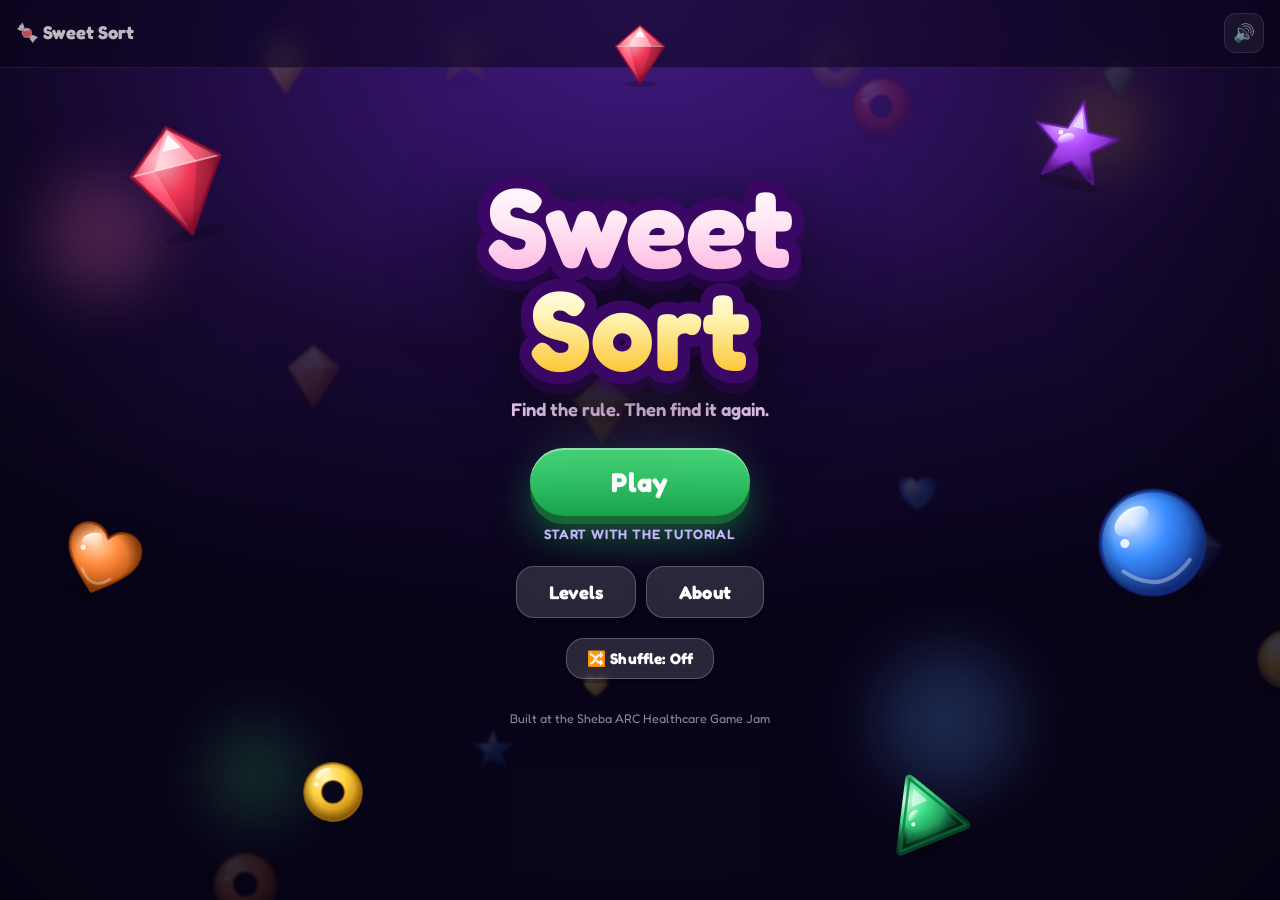
==== commit a81f03d5: "Keep the board below the header on short screens; About closes on X, backdrop or Escape The board no" ====
--- a/index.html
+++ b/index.html
@@ -8,7 +8,7 @@
   <link rel="preconnect" href="https://fonts.googleapis.com">
   <link rel="preconnect" href="https://fonts.gstatic.com" crossorigin>
   <link href="https://fonts.googleapis.com/css2?family=Fredoka:wght@400;500;600;700&display=swap" rel="stylesheet">
-  <link rel="stylesheet" href="style.css?v=14">
+  <link rel="stylesheet" href="style.css?v=15">
 </head>
 <body>
 <div class="app">
@@ -39,6 +39,7 @@
 
   <main class="table" id="table">
     <div class="coach hidden" id="coach" role="status" aria-live="polite"><span class="coach__icon">🍭</span><span id="coach-text"></span></div>
+    <div class="play" id="play">
     <div class="board" id="board">
       <div class="center" id="center">
         <div class="toast" id="toast"><span class="toast__txt" id="toast-txt" data-text=""></span></div>
@@ -50,6 +51,7 @@
       </div>
     </div>
     <p class="hint">Slide the card toward a pile · or press 1 to 4</p>
+    </div>
   </main>
 
   <div class="overlay splash" id="start-overlay">
@@ -96,6 +98,6 @@
 
   <canvas id="fx" aria-hidden="true"></canvas>
 </div>
-<script src="game.js?v=14"></script>
+<script src="game.js?v=15"></script>
 </body>
 </html>
--- a/style.css
+++ b/style.css
@@ -129,7 +129,11 @@
 .center .cue.on { display: block !important; opacity: 1; border-color: var(--gold); animation: cue-strong .9s ease-in-out infinite; }
 
 /* ---------- Board ---------- */
-.table { flex: 1; display: flex; flex-direction: column; align-items: center; justify-content: center; gap: 18px; padding: 18px 16px 28px; }
+/* The board centers itself with auto margins rather than justify-content, so when the screen is
+   too short it overflows downward (scrollable) instead of sliding up under the sticky header. */
+.table { flex: 1; display: flex; flex-direction: column; align-items: center; justify-content: flex-start; gap: 18px; padding: 18px 16px 28px; }
+.play { display: flex; flex-direction: column; align-items: center; gap: 18px; margin: auto 0; }
+.coach { margin-top: auto; }
 .table.shake { animation: shake-screen .4s ease-in-out; }
 .table.shake-big { animation: shake-screen-big .55s ease-in-out; }
 .board {
@@ -469,10 +473,16 @@
 /* ---------- Responsive ---------- */
 @media (max-width: 480px) {
   :root { --t: 100px; --cw: 114px; --ch: 154px; --gap: 10px; }
-  .hud { padding: 8px 12px 10px; gap: 8px; }
+  .hud { padding: 8px 12px 10px; gap: 6px; }
   .brand { font-size: 1rem; }
-  .stat { min-width: 54px; padding: 3px 7px; }
+  .stats { gap: 5px; }
+  .stat { min-width: 44px; padding: 3px 6px; border-radius: 11px; }
+  .stat__label { font-size: .55rem; letter-spacing: .08em; }
   .stat__value { font-size: 1.05rem; }
+  .stat--time .stat__value { font-size: 1.1rem; }
+  .pips { gap: 4px; } .pip-dot { width: 8px; height: 8px; }
+  .star { width: 14px; height: 14px; }
+  .icon-btn { width: 34px; height: 34px; font-size: 1rem; border-radius: 10px; }
   .target { border-radius: 22px; }
   .target .pips-area { inset: 11px; }
   .toast.t1 { --size: 1.4rem; } .toast.t2 { --size: 1.6rem; } .toast.t3 { --size: 1.85rem; } .toast.t4 { --size: 2.1rem; } .toast.big { --size: 2rem; }
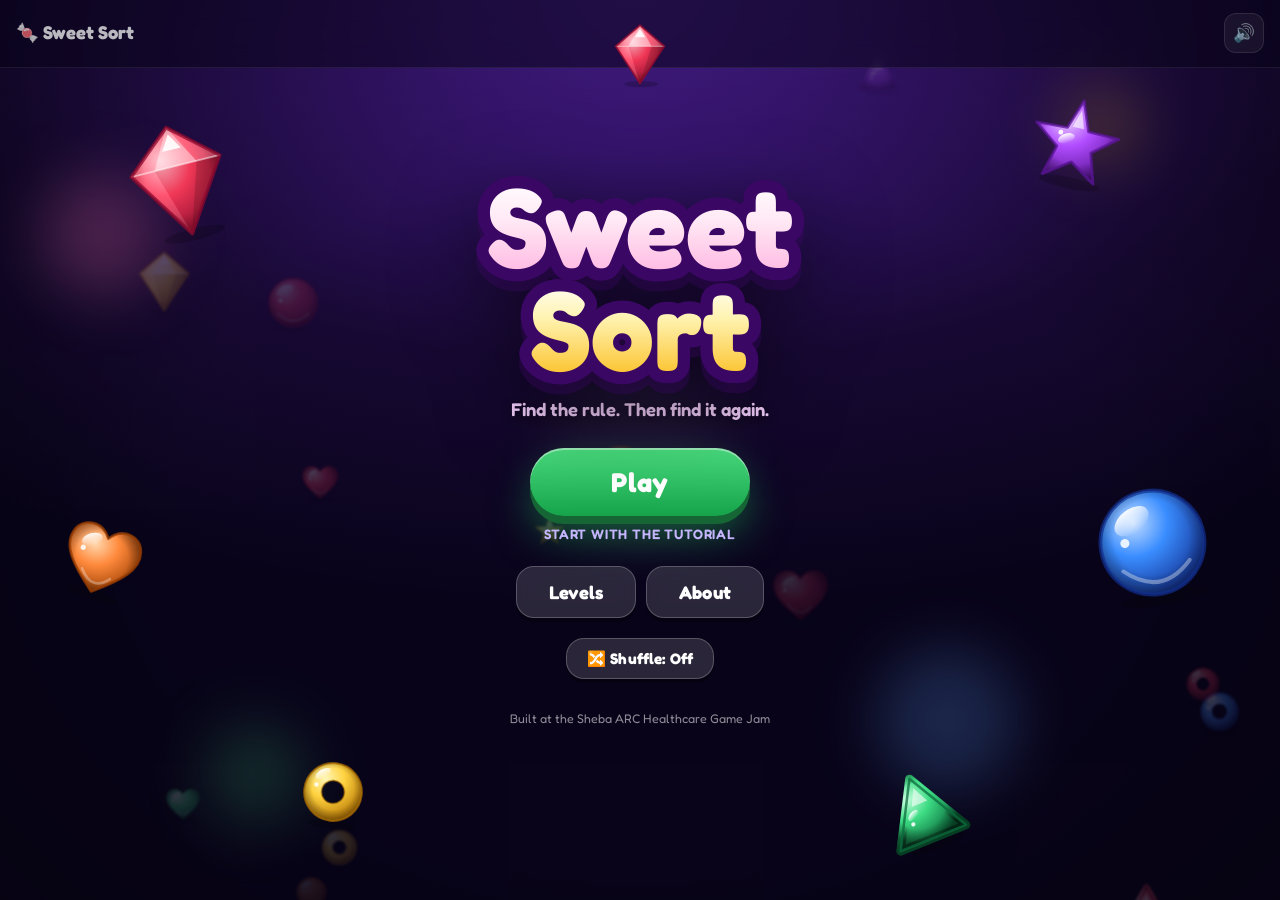
==== commit 7c8ef545: "Landscape layout for short wide screens On viewports up to 430px tall in landscape the header collap" ====
--- a/index.html
+++ b/index.html
@@ -8,7 +8,7 @@
   <link rel="preconnect" href="https://fonts.googleapis.com">
   <link rel="preconnect" href="https://fonts.gstatic.com" crossorigin>
   <link href="https://fonts.googleapis.com/css2?family=Fredoka:wght@400;500;600;700&display=swap" rel="stylesheet">
-  <link rel="stylesheet" href="style.css?v=15">
+  <link rel="stylesheet" href="style.css?v=16">
 </head>
 <body>
 <div class="app">
@@ -98,6 +98,6 @@
 
   <canvas id="fx" aria-hidden="true"></canvas>
 </div>
-<script src="game.js?v=15"></script>
+<script src="game.js?v=16"></script>
 </body>
 </html>
--- a/style.css
+++ b/style.css
@@ -492,6 +492,59 @@
   .panel__title { font-size: 2.1rem; }
 }
 
+/* ---------- Landscape phones (e.g. 640x360): everything shrinks to fit the height ---------- */
+@media (max-height: 430px) and (orientation: landscape) {
+  :root { --t: 70px; --cw: 84px; --ch: 112px; --gap: 8px; }
+  .hud { padding: 4px 10px 5px; gap: 6px; flex-wrap: nowrap; }
+  .brand { font-size: .9rem; gap: 6px; }
+  .level-chip, .rule-chip { font-size: .62rem; padding: 1px 7px; }
+  .stats { gap: 5px; flex-wrap: nowrap; }
+  .stat { min-width: 40px; padding: 2px 6px; border-radius: 9px; }
+  .stat__label { font-size: .5rem; letter-spacing: .06em; }
+  .stat__value { font-size: .95rem; line-height: 1.1; }
+  .stat--time .stat__value { font-size: 1rem; }
+  .pips { gap: 3px; height: 1rem; } .pip-dot { width: 7px; height: 7px; }
+  .stars { height: 1rem; } .star { width: 12px; height: 12px; }
+  .icon-btn { width: 30px; height: 30px; font-size: .9rem; border-radius: 8px; }
+  .progress { height: 3px; }
+  .table { padding: 6px 12px 8px; gap: 8px; }
+  .play { gap: 8px; }
+  .hint { display: none; }
+  .coach { max-width: 520px; padding: 6px 12px; font-size: .9rem; border-radius: 12px; }
+  .coach__icon { font-size: 1.1rem; }
+  .target { border-radius: 18px; }
+  .target .pips-area { inset: 8px; }
+  .card { border-radius: 12px; }
+  .cue { width: 10px; height: 10px; }
+  .toast.t1 { --size: 1.2rem; } .toast.t2 { --size: 1.35rem; } .toast.t3 { --size: 1.5rem; } .toast.t4 { --size: 1.7rem; } .toast.big { --size: 1.6rem; } .toast.bad { --size: 1.2rem; }
+  .timer { inset: -7px; width: calc(100% + 14px); height: calc(100% + 14px); }
+  .timer rect { stroke-width: 4; }
+  /* splash */
+  .splash__content { gap: 4px; padding: 6px 12px; }
+  .splash__title { font-size: 2.6rem; flex-direction: row; gap: .3em; filter: drop-shadow(0 5px 0 rgba(59,7,100,.35)) drop-shadow(0 12px 24px rgba(0,0,0,.5)); }
+  .splash__tag { margin: 2px 0 8px; font-size: .95rem; }
+  .btn--play { min-width: 160px; padding: 10px 34px; font-size: 1.25rem; }
+  .splash__next { font-size: .72rem; }
+  .splash__row { margin-top: 6px; }
+  .splash__row .btn, .btn--toggle { padding: 8px 18px; font-size: .9rem; }
+  .btn--toggle { margin-top: 6px; }
+  .splash__foot { display: none; }
+  .hero-sweet { opacity: .7; }
+  /* panels */
+  .panel { padding: 16px 18px 14px; border-radius: 20px; }
+  .panel__title { font-size: 1.5rem; margin: 2px 0 6px; }
+  .results { gap: 6px; margin-bottom: 12px; }
+  .result { padding: 6px 6px; }
+  .result__value { font-size: 1.15rem; }
+  .end-stars { margin: 0 0 6px; } .end-stars .star { width: 26px; height: 26px; }
+  .rank { margin: 0 0 8px; padding: 4px 12px; }
+  .btn { padding: 10px 20px; font-size: .95rem; }
+  .levels { gap: 5px; margin-bottom: 10px; }
+  .level { padding: 5px 10px; }
+  .level__num { width: 30px; height: 30px; font-size: .9rem; }
+  .level__tag { display: none; }
+}
+
 @media (prefers-reduced-motion: reduce) {
   *, *::before, *::after { animation-duration: .01ms !important; animation-iteration-count: 1 !important; transition-duration: .01ms !important; }
 }
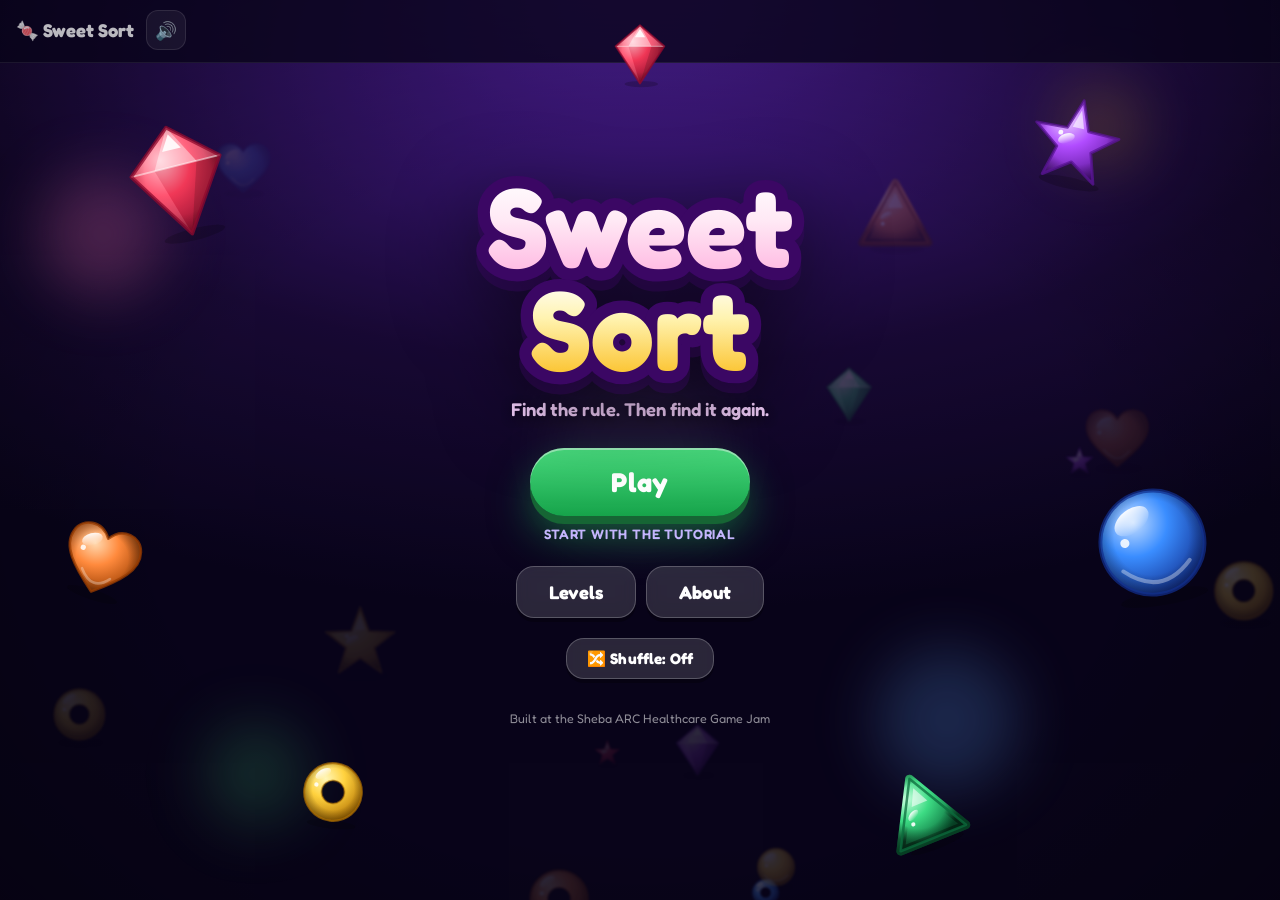
==== commit b04bc2f4: "Fix the highlighted tutorial tile vanishing on phones The hint paragraph and the highlighted tile sh" ====
--- a/index.html
+++ b/index.html
@@ -8,7 +8,7 @@
   <link rel="preconnect" href="https://fonts.googleapis.com">
   <link rel="preconnect" href="https://fonts.gstatic.com" crossorigin>
   <link href="https://fonts.googleapis.com/css2?family=Fredoka:wght@400;500;600;700&display=swap" rel="stylesheet">
-  <link rel="stylesheet" href="style.css?v=16">
+  <link rel="stylesheet" href="style.css?v=18">
 </head>
 <body>
 <div class="app">
@@ -50,7 +50,7 @@
         </div>
       </div>
     </div>
-    <p class="hint">Slide the card toward a pile · or press 1 to 4</p>
+    <p class="hint-text">Slide the card toward a pile · or press 1 to 4</p>
     </div>
   </main>
 
@@ -98,6 +98,6 @@
 
   <canvas id="fx" aria-hidden="true"></canvas>
 </div>
-<script src="game.js?v=16"></script>
+<script src="game.js?v=18"></script>
 </body>
 </html>
--- a/style.css
+++ b/style.css
@@ -56,8 +56,7 @@
 .hud {
   display: flex; align-items: center; gap: 12px; flex-wrap: wrap;
   padding: 10px 16px 12px;
-  background: rgba(10, 4, 26, .55);
-  backdrop-filter: blur(12px);
+  background: rgba(10, 4, 26, .78);
   border-bottom: 1px solid rgba(255,255,255,.1);
   position: sticky; top: 0; z-index: 5;
 }
@@ -153,9 +152,8 @@
   position: relative;
   width: var(--t); height: var(--t);
   border-radius: 26px;
-  background: rgba(255,255,255, calc(.08 + .14 * var(--hot)));
+  background: rgba(255,255,255, calc(.11 + .14 * var(--hot)));
   border: 1.5px solid rgba(255,255,255, calc(.18 + .7 * var(--hot)));
-  backdrop-filter: blur(10px);
   transform: scale(calc(1 + .12 * var(--hot)));
   box-shadow:
     0 12px 30px rgba(0,0,0,.35),
@@ -188,8 +186,6 @@
 
 /* WebKit renders filtered children of a backdrop-filtered element at low resolution
    (and sometimes not at all), so the tiles lose the frosted glass and SVG shadows there. */
-.webkit .target { backdrop-filter: none; -webkit-backdrop-filter: none; background: rgba(255,255,255, calc(.12 + .14 * var(--hot))); }
-.webkit .hud { backdrop-filter: none; -webkit-backdrop-filter: none; background: rgba(10, 4, 26, .82); }
 
 /* ---------- Sweets ---------- */
 .pip { position: absolute; transform: translate(-50%, -50%); }
@@ -299,8 +295,8 @@
   animation: float-up 1s ease-out forwards;
 }
 
-.hint { color: rgba(255,255,255,.65); font-size: .9rem; margin: 0; text-align: center; }
-.hint__sep { margin: 0 6px; opacity: .5; }
+.hint-text { color: rgba(255,255,255,.65); font-size: .9rem; margin: 0; text-align: center; }
+.hint-text__sep { margin: 0 6px; opacity: .5; }
 
 /* ---------- Overlays ---------- */
 .overlay { position: fixed; inset: 0; z-index: 40; background: rgba(9, 4, 26, .72); backdrop-filter: blur(8px); display: grid; place-items: center; padding: 16px; animation: fade-in .3s ease-out; overflow-y: auto; }
@@ -365,7 +361,7 @@
 .end-stars .star.lit path { fill: var(--gold); stroke: #b45309; filter: drop-shadow(0 0 6px rgba(253,224,71,.8)); }
 
 /* While a menu is up the board stays out of the way. */
-body.menu .table, body.menu .stats, body.menu .progress { visibility: hidden; }
+body.menu .table, body.menu .stats, body.menu .progress { display: none; }
 
 /* ---------- Splash ---------- */
 .overlay.splash { background: rgba(9, 4, 26, .28); backdrop-filter: none; display: grid; place-items: center; overflow: hidden; }
@@ -486,7 +482,7 @@
   .target { border-radius: 22px; }
   .target .pips-area { inset: 11px; }
   .toast.t1 { --size: 1.4rem; } .toast.t2 { --size: 1.6rem; } .toast.t3 { --size: 1.85rem; } .toast.t4 { --size: 2.1rem; } .toast.big { --size: 2rem; }
-  .hint { display: none; }
+  .hint-text { display: none; }
   .results { grid-template-columns: repeat(2, 1fr); }
   .panel { padding: 22px 18px 18px; }
   .panel__title { font-size: 2.1rem; }
@@ -509,7 +505,7 @@
   .progress { height: 3px; }
   .table { padding: 6px 12px 8px; gap: 8px; }
   .play { gap: 8px; }
-  .hint { display: none; }
+  .hint-text { display: none; }
   .coach { max-width: 520px; padding: 6px 12px; font-size: .9rem; border-radius: 12px; }
   .coach__icon { font-size: 1.1rem; }
   .target { border-radius: 18px; }
